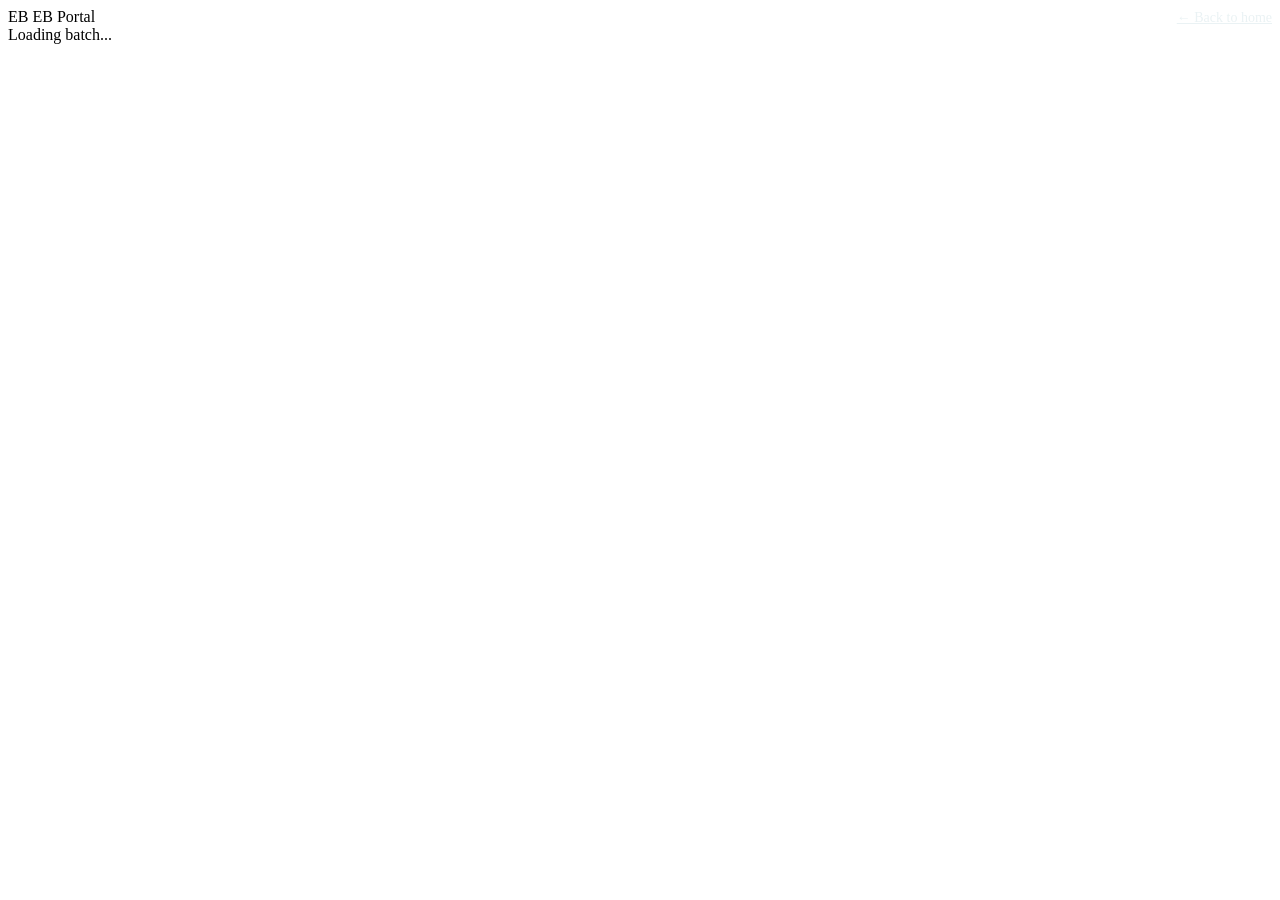
==== batch-detail.html @ 834296a2 "Add files via upload" ====
<!DOCTYPE html>
<html lang="en">
<head>
<meta charset="UTF-8">
<meta name="viewport" content="width=device-width, initial-scale=1.0">
<title>Batch — EB Portal</title>
<link rel="preconnect" href="https://fonts.googleapis.com">
<link href="https://fonts.googleapis.com/css2?family=Space+Grotesk:wght@500;700&family=Inter:wght@400;500;600;700&display=swap" rel="stylesheet">
<link rel="stylesheet" href="css/style.css">
<script src="js/theme.js"></script>
<script src="https://checkout.razorpay.com/v1/checkout.js"></script>
</head>
<body>

<div class="topbar" style="display:flex; justify-content:space-between;">
  <div class="brand-mark"><span class="id-chip">EB</span> <span class="brand-word">EB Portal</span></div>
  <div class="header-right">
    <a href="home.html" style="color:#EAF2F4; font-size:14px;">&larr; Back to home</a>
  </div>
</div>

<div class="dash-wrap" id="dashWrap" style="max-width:760px;">
  <div class="loading-block">Loading batch...</div>
</div>

<script src="js/config.js"></script>
<script src="js/api.js"></script>
<script>
  requireAuthOrRedirect();

  // Best-effort deterrents only — screenshots and screen recording can't be
  // blocked from a web page. This just discourages casual right-click-save
  // and Ctrl+S / Ctrl+P on this page.
  document.addEventListener("keydown", (e) => {
    if ((e.ctrlKey || e.metaKey) && ["s", "p"].includes(e.key.toLowerCase())) {
      e.preventDefault();
    }
  });

  const params = new URLSearchParams(window.location.search);
  const batchId = params.get("id");
  const dashWrap = document.getElementById("dashWrap");

  if (!batchId) { window.location.href = "home.html"; }

  function escapeHtml(str) {
    if (str === null || str === undefined) return "";
    return String(str).replace(/&/g, "&amp;").replace(/</g, "&lt;").replace(/>/g, "&gt;").replace(/"/g, "&quot;");
  }

  function contentIcon(type) {
    if (type === "video") return "🎬";
    if (type === "pdf") return "📄";
    return "🖼️";
  }

  function renderContentItem(c) {
    if (c.locked) {
      return `
        <div class="material-item locked">
          <span class="material-icon">🔒</span>
          <div class="material-body">
            <div class="material-title">${escapeHtml(c.title)}</div>
            <div class="material-sub">${contentIcon(c.content_type)} ${escapeHtml(c.content_type)} — purchase this batch to unlock</div>
          </div>
        </div>
      `;
    }

    let viewer = "";
    if (c.content_type === "video") {
      viewer = c.stream_url
        ? `<video class="material-video" src="${c.stream_url}" controls controlsList="nodownload noremoteplayback" disablePictureInPicture oncontextmenu="return false"></video>`
        : `<div class="material-embed"><iframe src="${c.embed_url}" allowfullscreen frameborder="0"></iframe></div>`;
    } else if (c.content_type === "pdf") {
      viewer = `<div class="material-embed"><iframe src="${c.stream_url}#toolbar=0" oncontextmenu="return false"></iframe></div>`;
    } else {
      viewer = `<img class="material-image" src="${c.stream_url}" oncontextmenu="return false" draggable="false">`;
    }

    return `
      <div class="material-item">
        <div class="material-header">
          <span class="material-icon">${contentIcon(c.content_type)}</span>
          <div class="material-title">${escapeHtml(c.title)}</div>
        </div>
        ${viewer}
      </div>
    `;
  }

  function renderContentByDay(content) {
    if (!content.length) return `<div class="info-row"><span class="k">No content added yet.</span></div>`;

    const days = {};
    content.forEach((c) => { (days[c.day_number] = days[c.day_number] || []).push(c); });

    return Object.keys(days).sort((a, b) => a - b).map((day) => `
      <div class="day-group">
        <h4 class="day-heading">Day ${day}</h4>
        ${days[day].map(renderContentItem).join("")}
      </div>
    `).join("");
  }

  function render(batch) {
    const priceHtml = batch.is_free
      ? `<span class="batch-price free">Free</span>`
      : (batch.offer_price !== null
          ? `<span><s style="color:var(--text-muted); font-weight:400;">₹${batch.price}</s> <span class="batch-price">₹${batch.offer_price}</span></span>`
          : `<span class="batch-price">₹${batch.price}</span>`);

    dashWrap.innerHTML = `
      <div class="welcome-card">
        <div class="eb-id">${escapeHtml(batch.subject || "Batch")}</div>
        <h1>${escapeHtml(batch.title)}</h1>
        <p>${escapeHtml(batch.instructor ? "By " + batch.instructor : "")}</p>
      </div>

      <div class="info-card" style="margin-bottom:20px;">
        <h3>About this batch</h3>
        <p style="font-size:14.5px; color:var(--text); line-height:1.6;">${escapeHtml(batch.description || "No description provided.")}</p>
        <div class="info-row"><span class="k">Language</span><span class="v">${escapeHtml(batch.language || "—")}</span></div>
        <div class="info-row"><span class="k">Price</span><span class="v">${priceHtml}</span></div>
      </div>

      ${!batch.is_enrolled && !batch.is_free ? `
        <div class="info-card" style="margin-bottom:20px; text-align:center;">
          <p style="font-size:13.5px; color:var(--text-muted); margin:0 0 4px;">🔒 Videos, PDFs, and images are locked until you purchase this batch.</p>
        </div>
      ` : ""}

      <div class="info-card" style="margin-bottom:20px;">
        <h3>Content</h3>
        ${renderContentByDay(batch.content)}
      </div>

      <div id="enrollAlert" class="alert"></div>
      <button class="btn btn-primary" id="enrollBtn" style="width:auto; padding:12px 26px;">
        ${batch.is_enrolled ? "Already enrolled ✓" : (batch.is_free ? "Enroll for free" : "Buy now")}
      </button>
    `;

    const enrollBtn = document.getElementById("enrollBtn");
    if (batch.is_enrolled) {
      enrollBtn.disabled = true;
      return;
    }

    enrollBtn.addEventListener("click", () => handleEnroll(batch));
  }

  async function handleEnroll(batch) {
    const alertBox = document.getElementById("enrollAlert");
    hideAlert(alertBox);
    const btn = document.getElementById("enrollBtn");
    setLoading(btn, true, "Please wait...");

    const res = await apiRequest("/api/payments/create-order", { method: "POST", auth: true, body: { batch_id: batch.id } });
    setLoading(btn, false);

    if (!res.success) { showAlert(alertBox, res.message || "Could not start enrollment."); return; }

    if (res.free) {
      showAlert(alertBox, "You're enrolled!", "success");
      btn.textContent = "Already enrolled ✓";
      btn.disabled = true;
      return;
    }

    const user = JSON.parse(localStorage.getItem("eb_user") || "{}");

    const options = {
      key: res.key_id,
      amount: res.amount,
      currency: res.currency,
      order_id: res.order_id,
      name: "EB Portal",
      description: batch.title,
      prefill: {
        name: [user.first_name, user.last_name].filter(Boolean).join(" "),
        email: user.email,
        contact: user.phone,
      },
      theme: { color: "#1BAA9C" },
      handler: async function (response) {
        const verifyRes = await apiRequest("/api/payments/verify", {
          method: "POST", auth: true,
          body: {
            razorpay_order_id: response.razorpay_order_id,
            razorpay_payment_id: response.razorpay_payment_id,
            razorpay_signature: response.razorpay_signature,
          },
        });
        if (verifyRes.success) {
          showAlert(alertBox, "Payment successful! You're enrolled.", "success");
          btn.textContent = "Already enrolled ✓";
          btn.disabled = true;
        } else {
          showAlert(alertBox, verifyRes.message || "Payment verification failed.");
        }
      },
      modal: {
        ondismiss: function () { showAlert(alertBox, "Payment cancelled."); },
      },
    };

    const rzp = new Razorpay(options);
    rzp.open();
  }

  async function loadBatch() {
    const res = await apiRequest(`/api/batches/${batchId}`, { method: "GET", auth: true });
    if (!res.success) {
      dashWrap.innerHTML = `<div class="empty-state">${escapeHtml(res.message || "Could not load this batch.")}</div>`;
      return;
    }
    await apiRequest(`/api/history/${batchId}`, { method: "POST", auth: true });
    render(res.batch);
  }

  loadBatch();
</script>
</body>
</html>
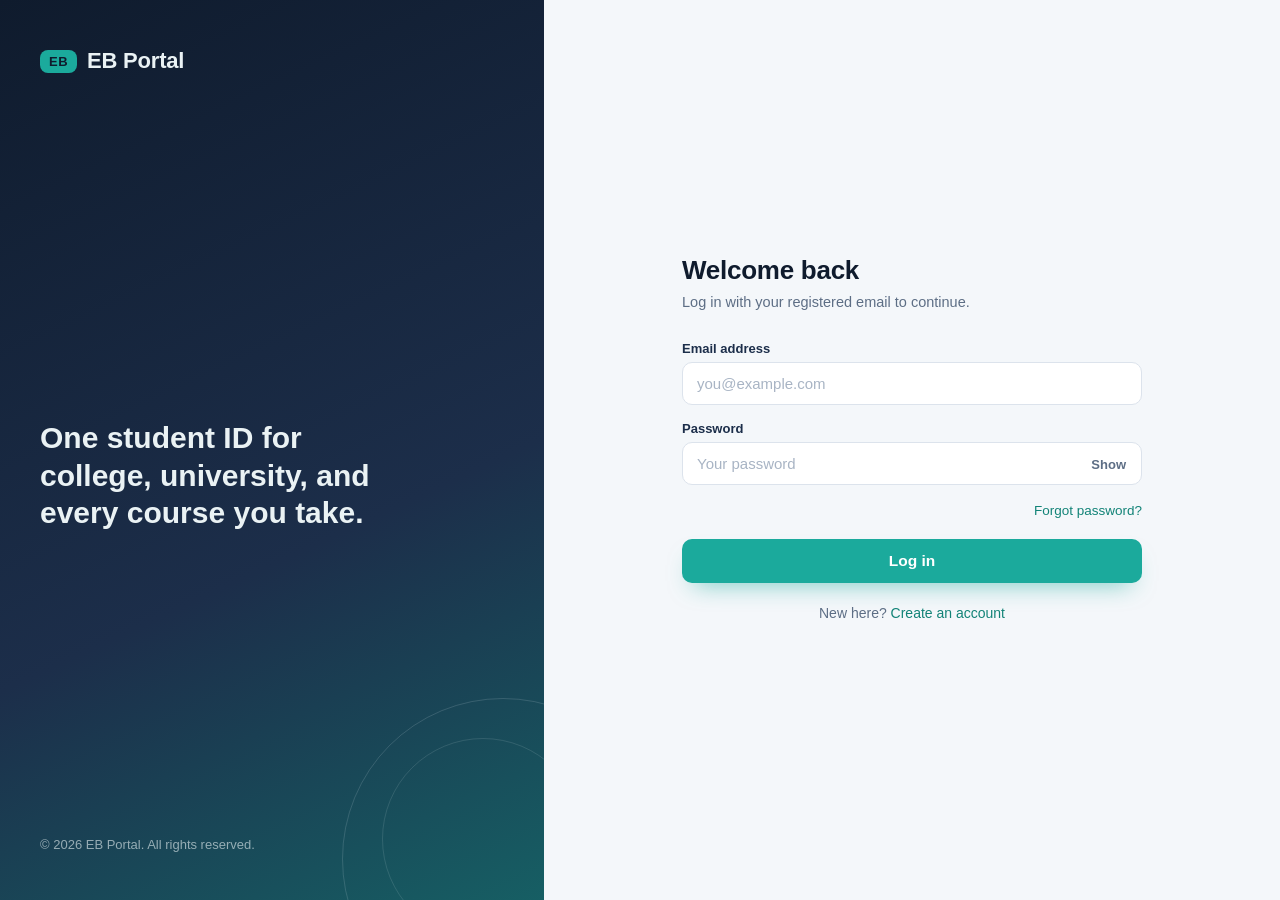
==== commit ac41b3db: "Add files via upload" ====
--- a/batch-detail.html
+++ b/batch-detail.html
@@ -50,6 +50,7 @@
 
   function contentIcon(type) {
     if (type === "video") return "🎬";
+    if (type === "audio") return "🎧";
     if (type === "pdf") return "📄";
     return "🖼️";
   }
@@ -57,7 +58,7 @@
   function renderContentItem(c) {
     if (c.locked) {
       return `
-        <div class="material-item locked">
+        <div class="material-item locked" data-content-id="${c.id}">
           <span class="material-icon">🔒</span>
           <div class="material-body">
             <div class="material-title">${escapeHtml(c.title)}</div>
@@ -67,24 +68,14 @@
       `;
     }
 
-    let viewer = "";
-    if (c.content_type === "video") {
-      viewer = c.stream_url
-        ? `<video class="material-video" src="${c.stream_url}" controls controlsList="nodownload noremoteplayback" disablePictureInPicture oncontextmenu="return false"></video>`
-        : `<div class="material-embed"><iframe src="${c.embed_url}" allowfullscreen frameborder="0"></iframe></div>`;
-    } else if (c.content_type === "pdf") {
-      viewer = `<div class="material-embed"><iframe src="${c.stream_url}#toolbar=0" oncontextmenu="return false"></iframe></div>`;
-    } else {
-      viewer = `<img class="material-image" src="${c.stream_url}" oncontextmenu="return false" draggable="false">`;
-    }
-
     return `
-      <div class="material-item">
-        <div class="material-header">
-          <span class="material-icon">${contentIcon(c.content_type)}</span>
+      <div class="material-item" data-content-id="${c.id}">
+        <span class="material-icon">${contentIcon(c.content_type)}</span>
+        <div class="material-body">
           <div class="material-title">${escapeHtml(c.title)}</div>
+          <div class="material-sub">${escapeHtml(c.content_type)}${c.is_demo ? ` · <span class="badge badge-active">Demo</span>` : ""}</div>
         </div>
-        ${viewer}
+        <span class="material-play">▶</span>
       </div>
     `;
   }
@@ -142,6 +133,13 @@
     `;
 
     const enrollBtn = document.getElementById("enrollBtn");
+
+    document.querySelectorAll(".material-item[data-content-id]").forEach((el) => {
+      el.addEventListener("click", () => {
+        window.location.href = `player.html?batch_id=${batchId}&content_id=${el.dataset.contentId}`;
+      });
+    });
+
     if (batch.is_enrolled) {
       enrollBtn.disabled = true;
       return;
--- a/css/style.css
+++ b/css/style.css
@@ -0,0 +1,943 @@
+/* ------------------------------------------------------------------
+   EB Portal — shared styles
+   Palette: deep ink navy + signal teal, on a cool paper background.
+   Display face: Space Grotesk. Body face: Inter.
+------------------------------------------------------------------- */
+
+:root {
+  --ink-900: #0F1B2D;
+  --ink-700: #1C2E4A;
+  --ink-500: #3B5273;
+  --paper: #F4F7FA;
+  --card: #FFFFFF;
+  --teal: #1BAA9C;
+  --teal-dark: #128377;
+  --amber: #F0A94E;
+  --line: #DCE3EC;
+  --danger: #D0453B;
+  --text: #172436;
+  --text-muted: #5D6E85;
+  --radius: 14px;
+  --shadow: 0 20px 50px -25px rgba(15, 27, 45, 0.35);
+}
+
+/* TEMP dark theme (functional placeholder, will be refined later) */
+[data-theme="dark"] {
+  --ink-900: #05080F;
+  --ink-700: #101A2B;
+  --paper: #0B1220;
+  --card: #131C2E;
+  --line: #263349;
+  --text: #E4E9F2;
+  --text-muted: #8B98AE;
+  --shadow: 0 20px 50px -25px rgba(0, 0, 0, 0.6);
+}
+
+* { box-sizing: border-box; }
+
+html, body {
+  margin: 0;
+  padding: 0;
+  background: var(--paper);
+  color: var(--text);
+  font-family: 'Inter', -apple-system, BlinkMacSystemFont, 'Segoe UI', sans-serif;
+  -webkit-font-smoothing: antialiased;
+}
+
+h1, h2, h3, .brand-word {
+  font-family: 'Space Grotesk', 'Inter', sans-serif;
+  letter-spacing: -0.01em;
+}
+
+a { color: var(--teal-dark); text-decoration: none; }
+a:hover { text-decoration: underline; }
+
+button:focus-visible,
+input:focus-visible,
+select:focus-visible,
+a:focus-visible {
+  outline: 2px solid var(--teal);
+  outline-offset: 2px;
+}
+
+/* ---------------- Layout shell: split auth screen ---------------- */
+
+.shell {
+  min-height: 100vh;
+  display: grid;
+  grid-template-columns: 1fr;
+}
+
+@media (min-width: 900px) {
+  .shell { grid-template-columns: 0.85fr 1.15fr; }
+}
+
+.brand-panel {
+  background: linear-gradient(155deg, var(--ink-900) 0%, var(--ink-700) 60%, var(--teal-dark) 130%);
+  color: #EAF2F4;
+  padding: 48px 40px;
+  display: none;
+  flex-direction: column;
+  justify-content: space-between;
+  position: relative;
+  overflow: hidden;
+}
+
+@media (min-width: 900px) {
+  .brand-panel { display: flex; }
+}
+
+.brand-panel::after {
+  content: "";
+  position: absolute;
+  right: -120px;
+  bottom: -120px;
+  width: 320px;
+  height: 320px;
+  border-radius: 50%;
+  border: 1px solid rgba(234, 242, 244, 0.15);
+}
+
+.brand-panel::before {
+  content: "";
+  position: absolute;
+  right: -40px;
+  bottom: -40px;
+  width: 200px;
+  height: 200px;
+  border-radius: 50%;
+  border: 1px solid rgba(234, 242, 244, 0.12);
+}
+
+.brand-mark {
+  display: inline-flex;
+  align-items: center;
+  gap: 10px;
+  font-size: 22px;
+  font-weight: 700;
+}
+
+.brand-mark .id-chip {
+  background: var(--teal);
+  color: var(--ink-900);
+  font-size: 13px;
+  font-weight: 700;
+  padding: 4px 9px;
+  border-radius: 8px;
+  letter-spacing: 0.04em;
+}
+
+.brand-tagline {
+  font-size: 30px;
+  line-height: 1.25;
+  font-weight: 600;
+  max-width: 380px;
+  margin-top: 40px;
+}
+
+.brand-foot {
+  font-size: 13px;
+  color: rgba(234, 242, 244, 0.6);
+  z-index: 1;
+}
+
+.form-panel {
+  display: flex;
+  align-items: center;
+  justify-content: center;
+  padding: 32px 20px 56px;
+}
+
+.form-card {
+  width: 100%;
+  max-width: 460px;
+}
+
+.form-card.wide { max-width: 620px; }
+
+.mobile-brand {
+  display: flex;
+  align-items: center;
+  gap: 8px;
+  margin-bottom: 28px;
+  font-weight: 700;
+  font-size: 18px;
+  color: var(--ink-900);
+}
+
+@media (min-width: 900px) {
+  .mobile-brand { display: none; }
+}
+
+.mobile-brand .id-chip {
+  background: var(--teal);
+  color: #fff;
+  font-size: 12px;
+  padding: 3px 8px;
+  border-radius: 7px;
+}
+
+.card-title {
+  font-size: 26px;
+  font-weight: 700;
+  color: var(--ink-900);
+  margin: 0 0 6px;
+}
+
+.card-sub {
+  color: var(--text-muted);
+  font-size: 14.5px;
+  margin: 0 0 28px;
+  line-height: 1.5;
+}
+
+/* ---------------- Form elements ---------------- */
+
+.field-row {
+  display: grid;
+  gap: 16px;
+  margin-bottom: 16px;
+}
+
+@media (min-width: 560px) {
+  .field-row.cols-2 { grid-template-columns: 1fr 1fr; }
+  .field-row.cols-3 { grid-template-columns: 1fr 1fr 1fr; }
+}
+
+label {
+  display: block;
+  font-size: 13px;
+  font-weight: 600;
+  color: var(--ink-700);
+  margin-bottom: 6px;
+}
+
+label .optional {
+  font-weight: 400;
+  color: var(--text-muted);
+}
+
+input[type="text"],
+input[type="email"],
+input[type="tel"],
+input[type="password"],
+input[type="number"],
+select {
+  width: 100%;
+  padding: 12px 14px;
+  border: 1.5px solid var(--line);
+  border-radius: 10px;
+  font-size: 15px;
+  font-family: inherit;
+  color: var(--text);
+  background: var(--card);
+  transition: border-color 0.15s ease, box-shadow 0.15s ease;
+}
+
+input::placeholder { color: #A8B4C4; }
+
+input:focus, select:focus {
+  border-color: var(--teal);
+  box-shadow: 0 0 0 4px rgba(27, 170, 156, 0.14);
+  outline: none;
+}
+
+.pw-wrap { position: relative; }
+
+.pw-toggle {
+  position: absolute;
+  right: 12px;
+  top: 50%;
+  transform: translateY(-50%);
+  background: none;
+  border: none;
+  cursor: pointer;
+  color: var(--text-muted);
+  font-size: 13px;
+  font-weight: 600;
+  padding: 4px;
+}
+
+.btn {
+  display: inline-flex;
+  align-items: center;
+  justify-content: center;
+  width: 100%;
+  padding: 13px 18px;
+  border-radius: 10px;
+  border: none;
+  font-size: 15.5px;
+  font-weight: 700;
+  font-family: inherit;
+  cursor: pointer;
+  transition: transform 0.1s ease, background 0.15s ease, box-shadow 0.15s ease;
+}
+
+.btn-primary {
+  background: var(--teal);
+  color: #ffffff;
+  box-shadow: 0 12px 24px -12px rgba(27, 170, 156, 0.65);
+}
+
+.btn-primary:hover { background: var(--teal-dark); }
+.btn-primary:active { transform: translateY(1px); }
+
+.btn-primary:disabled {
+  background: #9FC9C4;
+  cursor: not-allowed;
+  box-shadow: none;
+}
+
+.btn-ghost {
+  background: transparent;
+  border: 1.5px solid var(--line);
+  color: var(--ink-700);
+}
+
+.btn-ghost:hover { border-color: var(--teal); color: var(--teal-dark); }
+
+.form-foot {
+  margin-top: 22px;
+  text-align: center;
+  font-size: 14px;
+  color: var(--text-muted);
+}
+
+.divider {
+  display: flex;
+  align-items: center;
+  gap: 12px;
+  color: var(--text-muted);
+  font-size: 12.5px;
+  margin: 22px 0;
+}
+
+.divider::before, .divider::after {
+  content: "";
+  flex: 1;
+  height: 1px;
+  background: var(--line);
+}
+
+/* ---------------- Alerts ---------------- */
+
+.alert {
+  border-radius: 10px;
+  padding: 12px 14px;
+  font-size: 14px;
+  margin-bottom: 18px;
+  display: none;
+  line-height: 1.45;
+}
+
+.alert.show { display: block; }
+
+.alert-error {
+  background: #FDEEEC;
+  color: var(--danger);
+  border: 1px solid #F6CFC9;
+}
+
+.alert-success {
+  background: #E7F7F1;
+  color: var(--teal-dark);
+  border: 1px solid #BFE9DE;
+}
+
+/* ---------------- OTP input ---------------- */
+
+.otp-row {
+  display: flex;
+  gap: 10px;
+  margin-bottom: 20px;
+}
+
+.otp-row input {
+  width: 100%;
+  text-align: center;
+  font-size: 22px;
+  font-weight: 700;
+  letter-spacing: 0.05em;
+  padding: 12px 0;
+}
+
+.otp-timer {
+  font-size: 13px;
+  color: var(--text-muted);
+  text-align: center;
+  margin-bottom: 20px;
+}
+
+.otp-timer .resend-link {
+  font-weight: 700;
+  cursor: pointer;
+  color: var(--teal-dark);
+  background: none;
+  border: none;
+  font-size: 13px;
+  font-family: inherit;
+  padding: 0;
+}
+
+.otp-timer .resend-link:disabled {
+  color: var(--text-muted);
+  cursor: not-allowed;
+}
+
+/* ---------------- Home / dashboard page ---------------- */
+
+.topbar {
+  background: var(--ink-900);
+  color: #EAF2F4;
+  padding: 16px 24px;
+  display: flex;
+  align-items: center;
+  justify-content: space-between;
+}
+
+.topbar .brand-mark { font-size: 18px; }
+
+.logout-btn {
+  background: rgba(234, 242, 244, 0.1);
+  color: #EAF2F4;
+  border: 1px solid rgba(234, 242, 244, 0.25);
+  padding: 8px 16px;
+  border-radius: 8px;
+  font-family: inherit;
+  font-size: 13.5px;
+  font-weight: 600;
+  cursor: pointer;
+}
+
+.logout-btn:hover { background: rgba(234, 242, 244, 0.18); }
+
+.dash-wrap {
+  max-width: 920px;
+  margin: 0 auto;
+  padding: 40px 20px 60px;
+}
+
+.welcome-card {
+  background: linear-gradient(135deg, var(--ink-900), var(--teal-dark));
+  color: #fff;
+  border-radius: var(--radius);
+  padding: 32px;
+  margin-bottom: 28px;
+  box-shadow: var(--shadow);
+}
+
+.welcome-card .eb-id {
+  display: inline-block;
+  background: rgba(255,255,255,0.15);
+  padding: 5px 12px;
+  border-radius: 8px;
+  font-size: 13px;
+  font-weight: 700;
+  letter-spacing: 0.04em;
+  margin-bottom: 14px;
+}
+
+.welcome-card h1 {
+  margin: 0 0 8px;
+  font-size: 28px;
+}
+
+.welcome-card p {
+  margin: 0;
+  opacity: 0.85;
+  font-size: 14.5px;
+}
+
+.info-grid {
+  display: grid;
+  gap: 16px;
+  grid-template-columns: 1fr;
+}
+
+@media (min-width: 640px) {
+  .info-grid { grid-template-columns: 1fr 1fr; }
+}
+
+.info-card {
+  background: var(--card);
+  border: 1px solid var(--line);
+  border-radius: var(--radius);
+  padding: 22px;
+}
+
+.info-card h3 {
+  margin: 0 0 14px;
+  font-size: 14px;
+  text-transform: uppercase;
+  letter-spacing: 0.06em;
+  color: var(--text-muted);
+}
+
+.info-row {
+  display: flex;
+  justify-content: space-between;
+  padding: 9px 0;
+  border-bottom: 1px solid var(--paper);
+  font-size: 14.5px;
+}
+
+.info-row:last-child { border-bottom: none; }
+.info-row .k { color: var(--text-muted); }
+.info-row .v { font-weight: 600; color: var(--ink-900); text-align: right; }
+
+.loading-block {
+  text-align: center;
+  color: var(--text-muted);
+  padding: 60px 0;
+}
+
+/* ---------------- Header: avatar + dropdown (YouTube-style) ---------------- */
+
+.topbar {
+  position: relative;
+  z-index: 30;
+  display: grid;
+  grid-template-columns: auto 1fr auto;
+  align-items: center;
+  gap: 12px;
+}
+
+.header-search-desktop { display: none; justify-self: center; width: 100%; max-width: 480px; }
+
+@media (min-width: 768px) {
+  .header-search-desktop { display: block; }
+  .icon-btn.mobile-only { display: none; }
+}
+
+.icon-btn {
+  width: 38px;
+  height: 38px;
+  border-radius: 50%;
+  border: none;
+  background: rgba(234, 242, 244, 0.1);
+  color: #EAF2F4;
+  cursor: pointer;
+  font-size: 16px;
+  display: flex;
+  align-items: center;
+  justify-content: center;
+  position: relative;
+  flex-shrink: 0;
+}
+
+.icon-btn:hover { background: rgba(234, 242, 244, 0.18); }
+
+.icon-btn .notif-dot {
+  position: absolute;
+  top: 6px;
+  right: 7px;
+  width: 8px;
+  height: 8px;
+  border-radius: 50%;
+  background: #ff5a6b;
+  border: 1.5px solid var(--ink-900);
+}
+
+.notif-dropdown {
+  position: absolute;
+  top: 52px;
+  right: 0;
+  width: 300px;
+  background: var(--card);
+  border-radius: var(--radius);
+  box-shadow: var(--shadow);
+  border: 1px solid var(--line);
+  display: none;
+  overflow: hidden;
+}
+
+.notif-dropdown.open { display: block; }
+
+.notif-dropdown .notif-head {
+  padding: 14px 16px;
+  border-bottom: 1px solid var(--line);
+  font-weight: 700;
+  font-size: 14px;
+  color: var(--ink-900);
+}
+
+.notif-dropdown .notif-empty {
+  padding: 26px 16px;
+  text-align: center;
+  color: var(--text-muted);
+  font-size: 13.5px;
+}
+
+.mobile-search-bar {
+  display: none;
+  grid-column: 1 / -1;
+  margin-top: 10px;
+}
+
+.mobile-search-bar.open { display: block; }
+
+@media (min-width: 768px) {
+  .mobile-search-bar { display: none !important; }
+}
+
+.avatar-btn {
+  width: 38px;
+  height: 38px;
+  border-radius: 50%;
+  border: 2px solid rgba(234, 242, 244, 0.4);
+  cursor: pointer;
+  overflow: hidden;
+  padding: 0;
+  background: var(--teal);
+  display: flex;
+  align-items: center;
+  justify-content: center;
+  color: #fff;
+  font-weight: 700;
+  font-size: 15px;
+  flex-shrink: 0;
+}
+
+.avatar-btn img {
+  width: 100%;
+  height: 100%;
+  object-fit: cover;
+}
+
+.header-right {
+  display: flex;
+  align-items: center;
+  gap: 10px;
+  position: relative;
+  justify-self: end;
+}
+
+.avatar-dropdown {
+  position: absolute;
+  top: 52px;
+  right: 0;
+  width: 280px;
+  background: var(--card);
+  border-radius: var(--radius);
+  box-shadow: var(--shadow);
+  border: 1px solid var(--line);
+  display: none;
+  overflow: hidden;
+}
+
+.avatar-dropdown.open { display: block; }
+
+.dropdown-user {
+  display: flex;
+  align-items: center;
+  gap: 12px;
+  padding: 16px;
+  border-bottom: 1px solid var(--line);
+}
+
+.dropdown-user .dd-avatar {
+  width: 44px;
+  height: 44px;
+  border-radius: 50%;
+  background: var(--teal);
+  color: #fff;
+  display: flex;
+  align-items: center;
+  justify-content: center;
+  font-weight: 700;
+  overflow: hidden;
+  flex-shrink: 0;
+}
+
+.dropdown-user .dd-avatar img {
+  width: 100%;
+  height: 100%;
+  object-fit: cover;
+}
+
+.dropdown-user .dd-name {
+  font-weight: 700;
+  color: var(--ink-900);
+  font-size: 14.5px;
+}
+
+.dropdown-user .dd-id {
+  font-size: 12.5px;
+  color: var(--text-muted);
+}
+
+.dropdown-menu { padding: 6px 0; }
+
+.dropdown-menu button {
+  display: flex;
+  align-items: center;
+  gap: 12px;
+  width: 100%;
+  padding: 11px 16px;
+  background: none;
+  border: none;
+  cursor: pointer;
+  font-family: inherit;
+  font-size: 14px;
+  color: var(--text);
+  text-align: left;
+}
+
+.dropdown-menu button:hover { background: var(--paper); }
+.dropdown-menu .dd-icon { width: 18px; text-align: center; }
+.dropdown-menu .dd-label { flex: 1; }
+.dropdown-menu .dd-mode { font-size: 12px; color: var(--text-muted); font-weight: 600; }
+.dropdown-menu .divider-line { height: 1px; background: var(--line); margin: 6px 0; }
+.dropdown-menu button.danger { color: var(--danger); }
+
+/* ---------------- Search bar ---------------- */
+
+.search-wrap { margin-bottom: 26px; }
+
+.search-box {
+  position: relative;
+  max-width: 520px;
+}
+
+.search-box input {
+  width: 100%;
+  padding: 11px 16px 11px 42px;
+  border-radius: 999px;
+  border: 1.5px solid var(--line);
+  font-size: 14.5px;
+  font-family: inherit;
+  background: rgba(255,255,255,0.06);
+  color: #EAF2F4;
+}
+
+.header-search-desktop .search-box input {
+  background: rgba(234, 242, 244, 0.1);
+  border: 1.5px solid rgba(234, 242, 244, 0.2);
+  color: #EAF2F4;
+}
+
+.header-search-desktop .search-box input::placeholder { color: rgba(234, 242, 244, 0.6); }
+
+.mobile-search-bar .search-box input {
+  background: var(--card);
+  color: var(--text);
+  border: 1.5px solid var(--line);
+}
+
+.search-box input:focus {
+  border-color: var(--teal);
+  box-shadow: 0 0 0 4px rgba(27, 170, 156, 0.14);
+  outline: none;
+}
+
+.search-box .search-icon {
+  position: absolute;
+  left: 15px;
+  top: 50%;
+  transform: translateY(-50%);
+  color: var(--text-muted);
+  pointer-events: none;
+}
+
+.header-search-desktop .search-box .search-icon { color: rgba(234, 242, 244, 0.7); }
+
+/* ---------------- Batch grid + cards ---------------- */
+
+.section-title {
+  font-size: 18px;
+  font-weight: 700;
+  color: var(--ink-900);
+  margin: 8px 0 16px;
+}
+
+.batch-grid {
+  display: grid;
+  gap: 18px;
+  grid-template-columns: repeat(auto-fill, minmax(240px, 1fr));
+}
+
+.batch-card {
+  background: var(--card);
+  border: 1px solid var(--line);
+  border-radius: var(--radius);
+  overflow: hidden;
+  display: flex;
+  flex-direction: column;
+}
+
+.batch-thumb {
+  height: 130px;
+  background: linear-gradient(135deg, var(--ink-700), var(--teal-dark));
+  display: flex;
+  align-items: center;
+  justify-content: center;
+  color: rgba(255,255,255,0.85);
+  font-weight: 700;
+  font-size: 14px;
+  position: relative;
+}
+
+.batch-thumb img { width: 100%; height: 100%; object-fit: cover; }
+
+.fav-btn {
+  position: absolute;
+  top: 10px;
+  right: 10px;
+  width: 32px;
+  height: 32px;
+  border-radius: 50%;
+  border: none;
+  background: rgba(15, 27, 45, 0.55);
+  color: #fff;
+  cursor: pointer;
+  font-size: 15px;
+  display: flex;
+  align-items: center;
+  justify-content: center;
+}
+
+.fav-btn.active { color: #ff5a6b; }
+
+.batch-body { padding: 14px 16px 16px; flex: 1; display: flex; flex-direction: column; }
+
+.batch-subject {
+  font-size: 11.5px;
+  font-weight: 700;
+  color: var(--teal-dark);
+  text-transform: uppercase;
+  letter-spacing: 0.04em;
+  margin-bottom: 6px;
+}
+
+.batch-title {
+  font-size: 15.5px;
+  font-weight: 700;
+  color: var(--ink-900);
+  margin: 0 0 6px;
+  line-height: 1.3;
+}
+
+.batch-instructor {
+  font-size: 13px;
+  color: var(--text-muted);
+  margin-bottom: 12px;
+}
+
+.batch-foot {
+  margin-top: auto;
+  display: flex;
+  align-items: center;
+  justify-content: space-between;
+}
+
+.batch-price {
+  font-weight: 700;
+  color: var(--ink-900);
+  font-size: 14.5px;
+}
+
+.batch-price.free { color: var(--teal-dark); }
+
+.enroll-btn {
+  padding: 7px 14px;
+  border-radius: 8px;
+  border: none;
+  background: var(--teal);
+  color: #fff;
+  font-weight: 700;
+  font-size: 13px;
+  cursor: pointer;
+  font-family: inherit;
+}
+
+.enroll-btn:hover { background: var(--teal-dark); }
+
+.empty-state {
+  text-align: center;
+  color: var(--text-muted);
+  padding: 50px 20px;
+  grid-column: 1 / -1;
+}
+
+/* ---------------- Notification dropdown items ---------------- */
+
+.notif-dropdown { max-height: 420px; overflow-y: auto; }
+
+.notif-item {
+  display: flex;
+  gap: 12px;
+  padding: 12px 16px;
+  border-bottom: 1px solid var(--line);
+}
+.notif-item:last-child { border-bottom: none; }
+
+.notif-thumb {
+  width: 44px;
+  height: 44px;
+  border-radius: 8px;
+  object-fit: cover;
+  flex-shrink: 0;
+}
+
+.notif-thumb-icon {
+  display: flex;
+  align-items: center;
+  justify-content: center;
+  background: var(--paper);
+  font-size: 20px;
+}
+
+.notif-body { min-width: 0; }
+.notif-text { font-size: 13.5px; color: var(--text); line-height: 1.4; }
+.notif-time { font-size: 11.5px; color: var(--text-muted); margin-top: 4px; }
+
+/* ---------------- Batch content: day groups + material viewers ---------------- */
+
+.day-group { margin-bottom: 22px; }
+.day-group:last-child { margin-bottom: 0; }
+
+.day-heading {
+  font-size: 14px;
+  font-weight: 700;
+  color: var(--teal-dark);
+  text-transform: uppercase;
+  letter-spacing: 0.04em;
+  margin: 0 0 10px;
+  padding-bottom: 6px;
+  border-bottom: 1px solid var(--line);
+}
+
+.material-item {
+  border: 1px solid var(--line);
+  border-radius: 10px;
+  padding: 12px;
+  margin-bottom: 12px;
+}
+.material-item:last-child { margin-bottom: 0; }
+
+.material-item.locked {
+  display: flex;
+  align-items: center;
+  gap: 12px;
+  background: var(--paper);
+  opacity: 0.85;
+}
+
+.material-icon { font-size: 18px; flex-shrink: 0; }
+
+.material-header { display: flex; align-items: center; gap: 8px; margin-bottom: 10px; }
+.material-title { font-weight: 600; font-size: 14px; color: var(--ink-900); }
+.material-sub { font-size: 12.5px; color: var(--text-muted); margin-top: 2px; }
+
+.material-video, .material-image {
+  width: 100%;
+  border-radius: 8px;
+  max-height: 420px;
+  object-fit: contain;
+  background: #000;
+  user-select: none;
+}
+.material-image { background: var(--paper); }
+
+.material-embed { position: relative; width: 100%; height: 480px; }
+.material-embed iframe { width: 100%; height: 100%; border: none; border-radius: 8px; }
